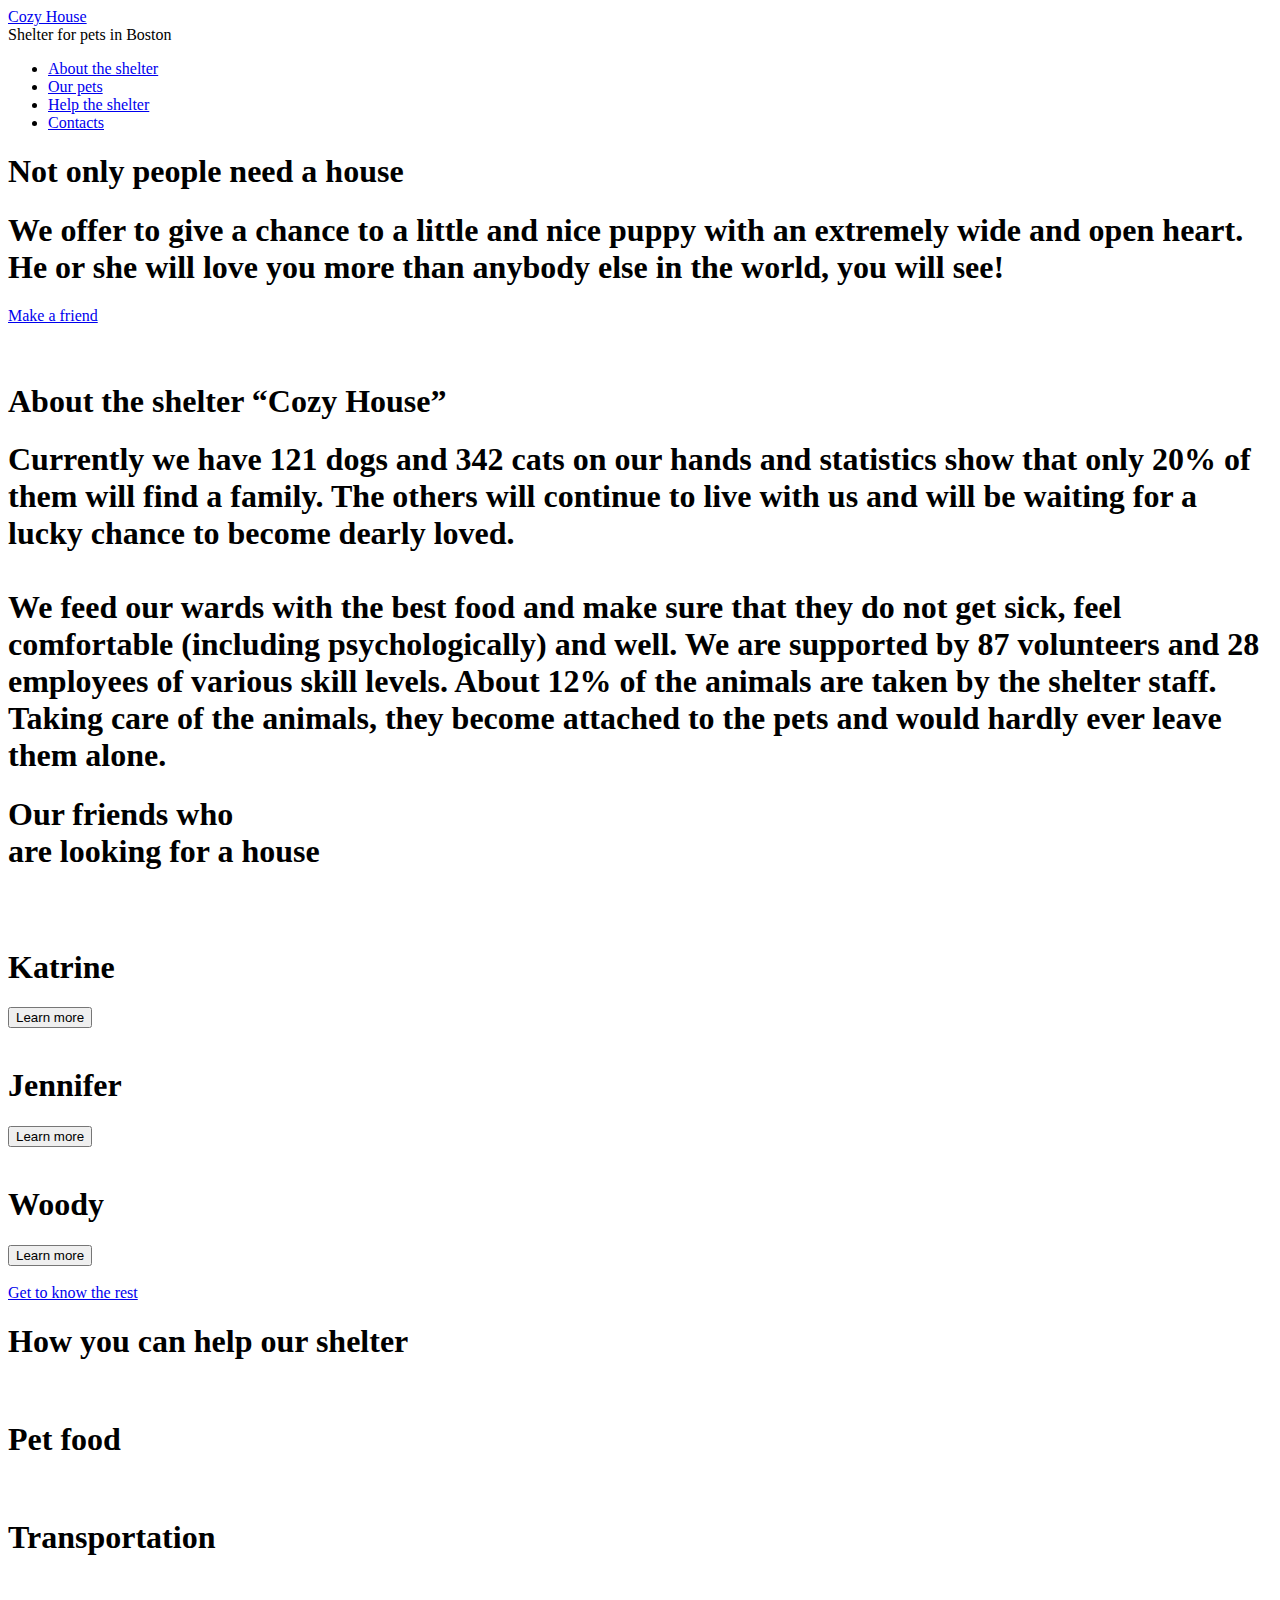
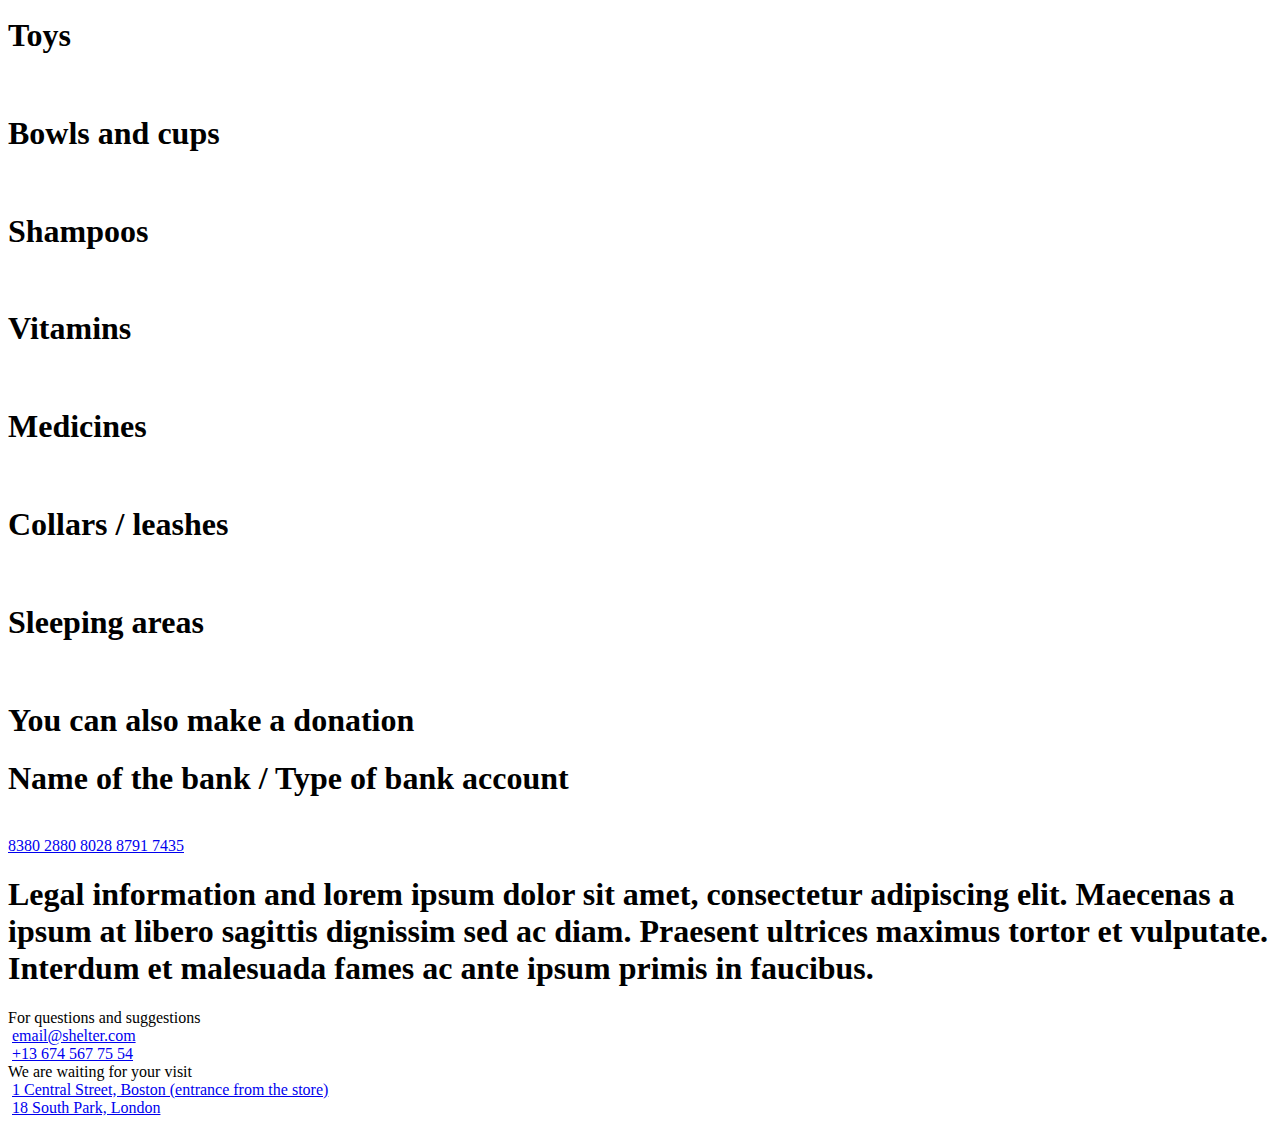
==== shelter/index.html @ 2d00bf69 "feat: created and field  index.html" ====
<!DOCTYPE html>
<html lang="en">

<head>
    <meta charset="UTF-8">
    <meta http-equiv="X-UA-Compatible" content="IE=edge">
    <meta name="viewport" content="width=device-width, initial-scale=1.0">
    <link rel="stylesheet" type="text/css" href="main/style/style.css">
    <link rel="shortcut icon" href="main/images/favicon.png" type="image/png">
    <title>Shelter</title>
</head>

<body>
    <div class="start_screen">
        <header>
            <div class="container">
                <div class="header_inner">
                    <div class="header_logo">
                        <div class="header_logo_title"><a href="#">Cozy House</a></div>
                        <div class="header_logo_subtitle">Shelter for pets in Boston</div>
                    </div>
                    <nav class="nav">
                        <ul>
                            <li><a href="#" class="active">About the shelter</a></li>
                            <li><a href="pets.html">Our pets</a></li>
                            <li><a href="#help">Help the shelter</a></li>
                            <li><a href="#contacts">Contacts</a></li>
                        </ul>
                    </nav>
                </div>
            </div>
        </header>

        <div class="container">
            <div class="not_only">
                <div class="not_only_content">
                    <h1 class="not_only_title">Not only people need a house</h1>
                    <h1 class="not_only_subtitle">We offer to give a chance to a little and nice puppy with an extremely
                        wide and open heart. He or she will love you more than anybody else in the world, you will see!
                    </h1>
                    <a href="#pets" class="not_only_btn btn" >Make a friend</a>
                </div>
                <img class="not_only_image" src="main/images/start-screen-puppy.png" alt="">
            </div>

        </div>
    </div>

    <!-- About Pets -->
    <div class="container">
        <div class="about_pets">
            <img src="main/images/about-pets.png" alt="" class="about_pets_image">
            <div class="about_pets_content">
                <h1 class="about_pets_title">About the shelter “Cozy House”</h1>
                <h1 class="about_pets_description">
                    Currently we have 121 dogs and 342 cats on our hands and statistics show that only 20% of them will
                    find a family. The others will continue to live with us and will be waiting for a lucky chance to
                    become dearly loved.
                    <br>
                    <br>
                    We feed our wards with the best food and make sure that they do not get sick, feel comfortable
                    (including psychologically) and well. We are supported by 87 volunteers and 28 employees of various
                    skill levels. About 12% of the animals are taken by the shelter staff. Taking care of the animals,
                    they become attached to the pets and would hardly ever leave them alone.
                </h1>
            </div>
        </div>
    </div>

    <!-- Pets -->
    <div class="pets" id="pets">
        <div class="container">
            <div class="pets_container">
                <h1 class="pets_title">Our friends who <br>
                    are looking for a house
                </h1>
                <div class="pets_slider">
                    <img class="slider_arrow_left" src="main/images/Arrow.svg" alt="">
                    <div class="pets_inner">
                        <div class="pets_item">
                            <img class="pets_item_img" src="main/images/pets-katrine.png" alt="">
                            <h1 class="pets_item_name">Katrine</h1>
                            <button class="pets_slider_btn">Learn more</button>
                        </div>
                        <div class="pets_item">
                            <img class="pets_item_img" src="main/images/pets-jennifer.png" alt="">
                            <h1 class="pets_item_name">Jennifer</h1>
                            <button class="pets_slider_btn">Learn more</button>
                        </div>
                        <div class="pets_item">
                            <img class="pets_item_img" src="main/images/pets-woody.png" alt="">
                            <h1 class="pets_item_name">Woody</h1>
                            <button class="pets_slider_btn">Learn more</button>
                        </div>
                    </div>
                    <img class="slider_arrow_right" src="main/images/Arrow.svg" alt="">
                </div>
                <a href="pets.html" class="pets_btn">Get to know the rest</a>
            </div>
        </div>
    </div>
    <!-- HELP -->
    <div class="help" id="help">
        <div class="container">
            <div class="help_container">
                <h1 class="help_title">How you can help our shelter</h1>
                <div class="help_inner">
                    <div class="help_item">
                        <img src="main/images/icon-pet-food.svg" alt="" class="help_item_img">
                        <h1 class="help_item_name">Pet food</h1>
                    </div>
                    <div class="help_item">
                        <img src="main/images/icon-transportation.svg" alt="" class="help_item_img">
                        <h1 class="help_item_name">Transportation</h1>
                    </div>
                    <div class="help_item">
                        <img src="main/images/icon-toys.svg" alt="" class="help_item_img">
                        <h1 class="help_item_name">Toys</h1>
                    </div>
                    <div class="help_item">
                        <img src="main/images/icon-bowls-and-cups.svg" alt="" class="help_item_img">
                        <h1 class="help_item_name">Bowls and cups</h1>
                    </div>
                    <div class="help_item">
                        <img src="main/images/icon-shampoos.svg" alt="" class="help_item_img">
                        <h1 class="help_item_name">Shampoos</h1>
                    </div>
                    <div class="help_item">
                        <img src="main/images/icon-vitamins.svg" alt="" class="help_item_img">
                        <h1 class="help_item_name">Vitamins</h1>
                    </div>
                    <div class="help_item">
                        <img src="main/images/icon-medicines.svg" alt="" class="help_item_img">
                        <h1 class="help_item_name">Medicines</h1>
                    </div>
                    <div class="help_item">
                        <img src="main/images/icon-collars-leashes.svg" alt="" class="help_item_img">
                        <h1 class="help_item_name">Collars / leashes</h1>
                    </div>
                    <div class="help_item">
                        <img src="main/images/icon-sleeping-area.svg" alt="" class="help_item_img">
                        <h1 class="help_item_name">Sleeping areas</h1>
                    </div>
                </div>
            </div>
        </div>
    </div>
    <!-- Donation -->
    <div class="addition">
        <div class="container">
            <div class="addition_inner">
                <img src="main/images/donation-dog.png" alt="" class="addition_inner_img">
                <div class="addition_info">
                    <h1 class="addition_info_title">You can also make a donation</h1>
                    <h1 class="addition_info_subtitle">Name of the bank / Type of bank account</h1>
                    <div class="addition_info_card">
                        <img src="main/images/credit-card.svg" alt="" class="card_img">
                        <div class="card_number"><a href="#">8380 2880 8028 8791 7435</a></div>
                    </div>
                    <h1 class="addition_info_desc">
                        Legal information and lorem ipsum dolor sit amet, consectetur adipiscing elit. Maecenas a ipsum
                        at libero sagittis dignissim sed ac diam. Praesent ultrices maximus tortor et vulputate.
                        Interdum et malesuada fames ac ante ipsum primis in faucibus.
                    </h1>
                </div>
            </div>
        </div>
    </div>
    <footer>
        <div class="container" id="contacts">
            <div class="footer_inner">
                <div class="footer_contacts">
                    <div class="contacts_title">For questions and suggestions</div>
                    <div class="contacts_info">
                        <img src="main/images/icon-email.svg" alt="">
                        <a href="https://mail.ru/" target="_blank">email@shelter.com</a>
                    </div>
                    <div class="contacts_info">
                        <img src="main/images/icon-phone.svg" alt="">
                        <a href="tel:+136745677554"> +13 674 567 75 54</a>
                    </div>
                </div>
                <div class="footer_contacts">
                    <div class="contacts_title">We are waiting for your visit</div>
                    <div class="contacts_info">
                        <img src="main/images/icon-marker.svg" alt="">
                        <a
                            href="https://www.google.com/maps/place/1+Central+St,+Boston,+MA+02109,+%D0%A1%D0%A8%D0%90/@42.3592056,-71.047386,14.73z/data=!4m5!3m4!1s0x89e370868bc2ce7b:0x82fa7db94f5fea9e!8m2!3d42.3585519!4d-71.0547263" target="_blank">1
                            Central Street, Boston (entrance from the
                            store)</a>
                    </div>
                    <div class="contacts_info">
                        <img src="main/images/icon-marker.svg" alt="">
                        <a
                            href="https://www.google.com/maps/place/South+Park+Court,+18+S+Park+Rd,+London+SW19+8TD,+%D0%92%D0%B5%D0%BB%D0%B8%D0%BA%D0%BE%D0%B1%D1%80%D0%B8%D1%82%D0%B0%D0%BD%D0%B8%D1%8F/@51.4167432,-0.2188043,13.53z/data=!4m6!3m5!1s0x487608baa7401b31:0x873a95ca58e122b2!8m2!3d51.4202192!4d-0.200152!16s%2Fg%2F11c1z48z8w" target="_blank">18
                            South Park, London </a>
                    </div>
                </div>
                <img src="main/images/footer-puppy.png" alt="" class="footer_img">
            </div>
        </div>
    </footer>
</body>

</html>
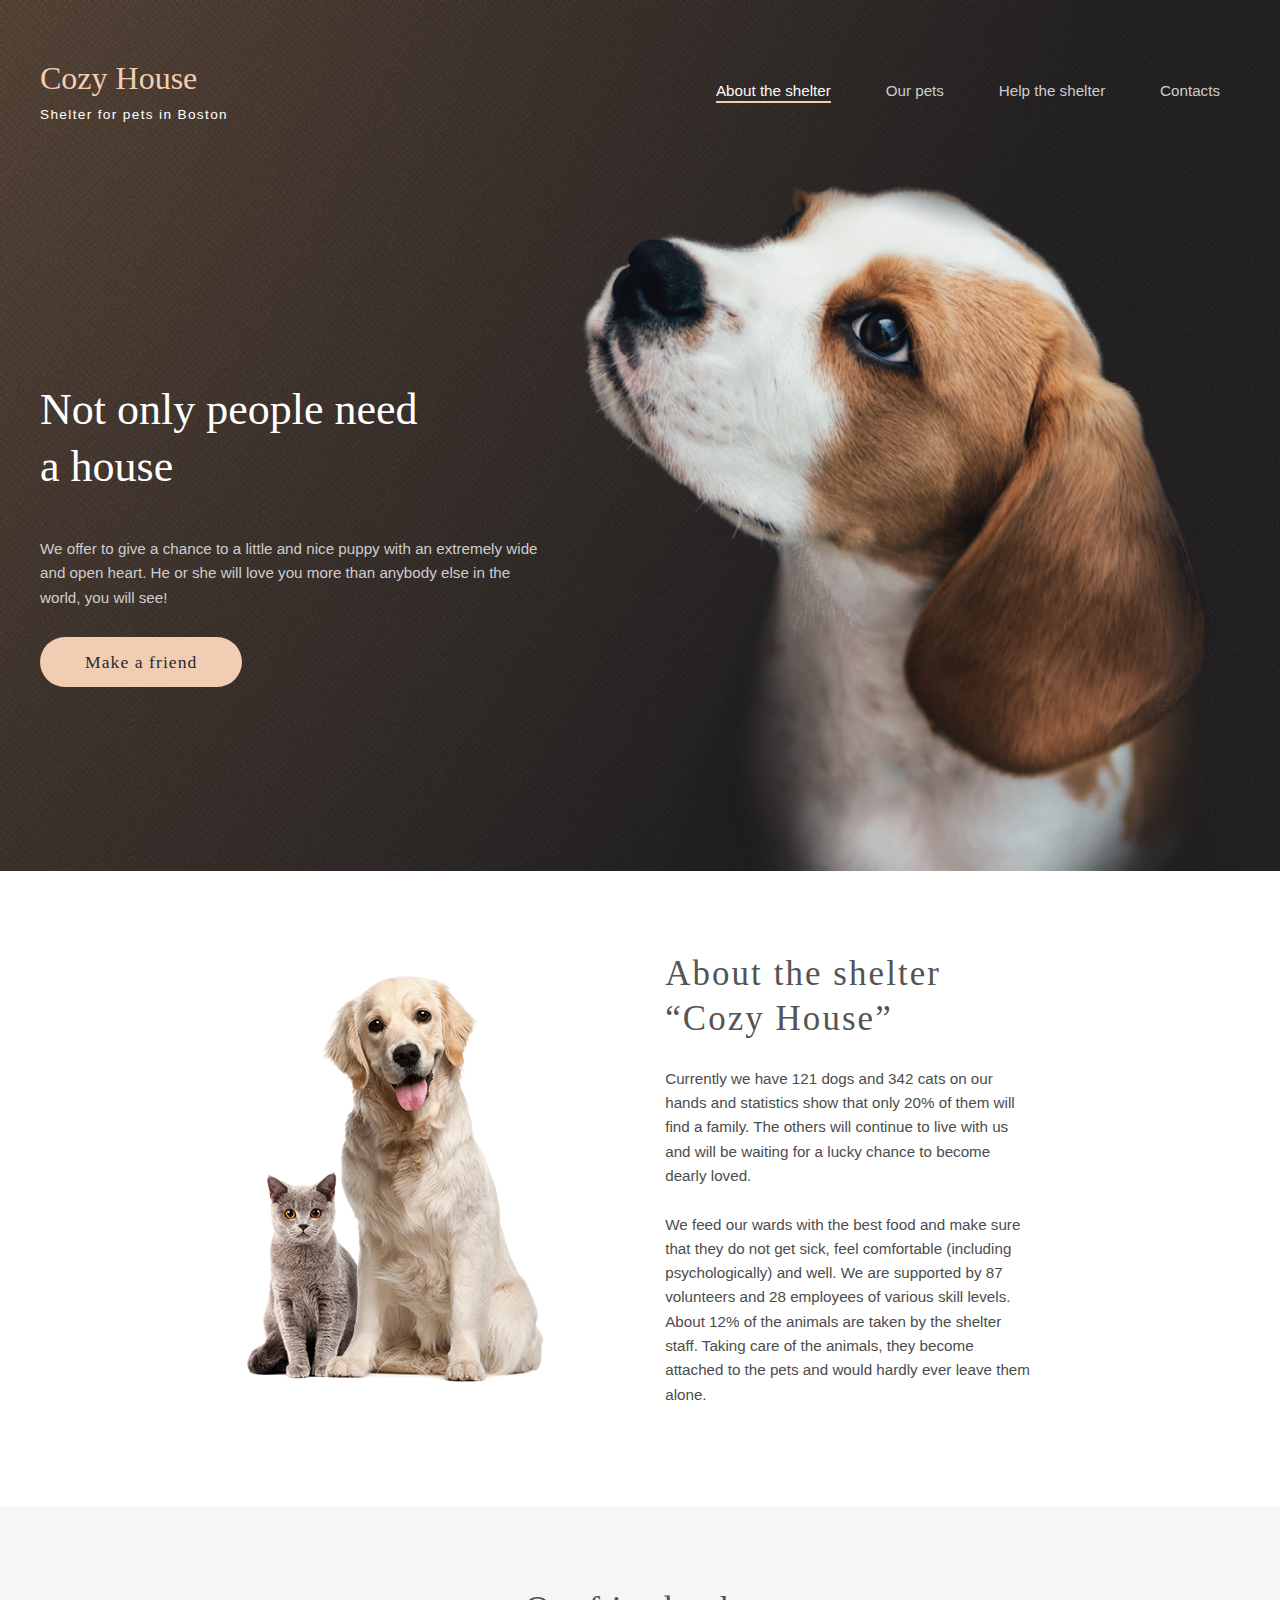
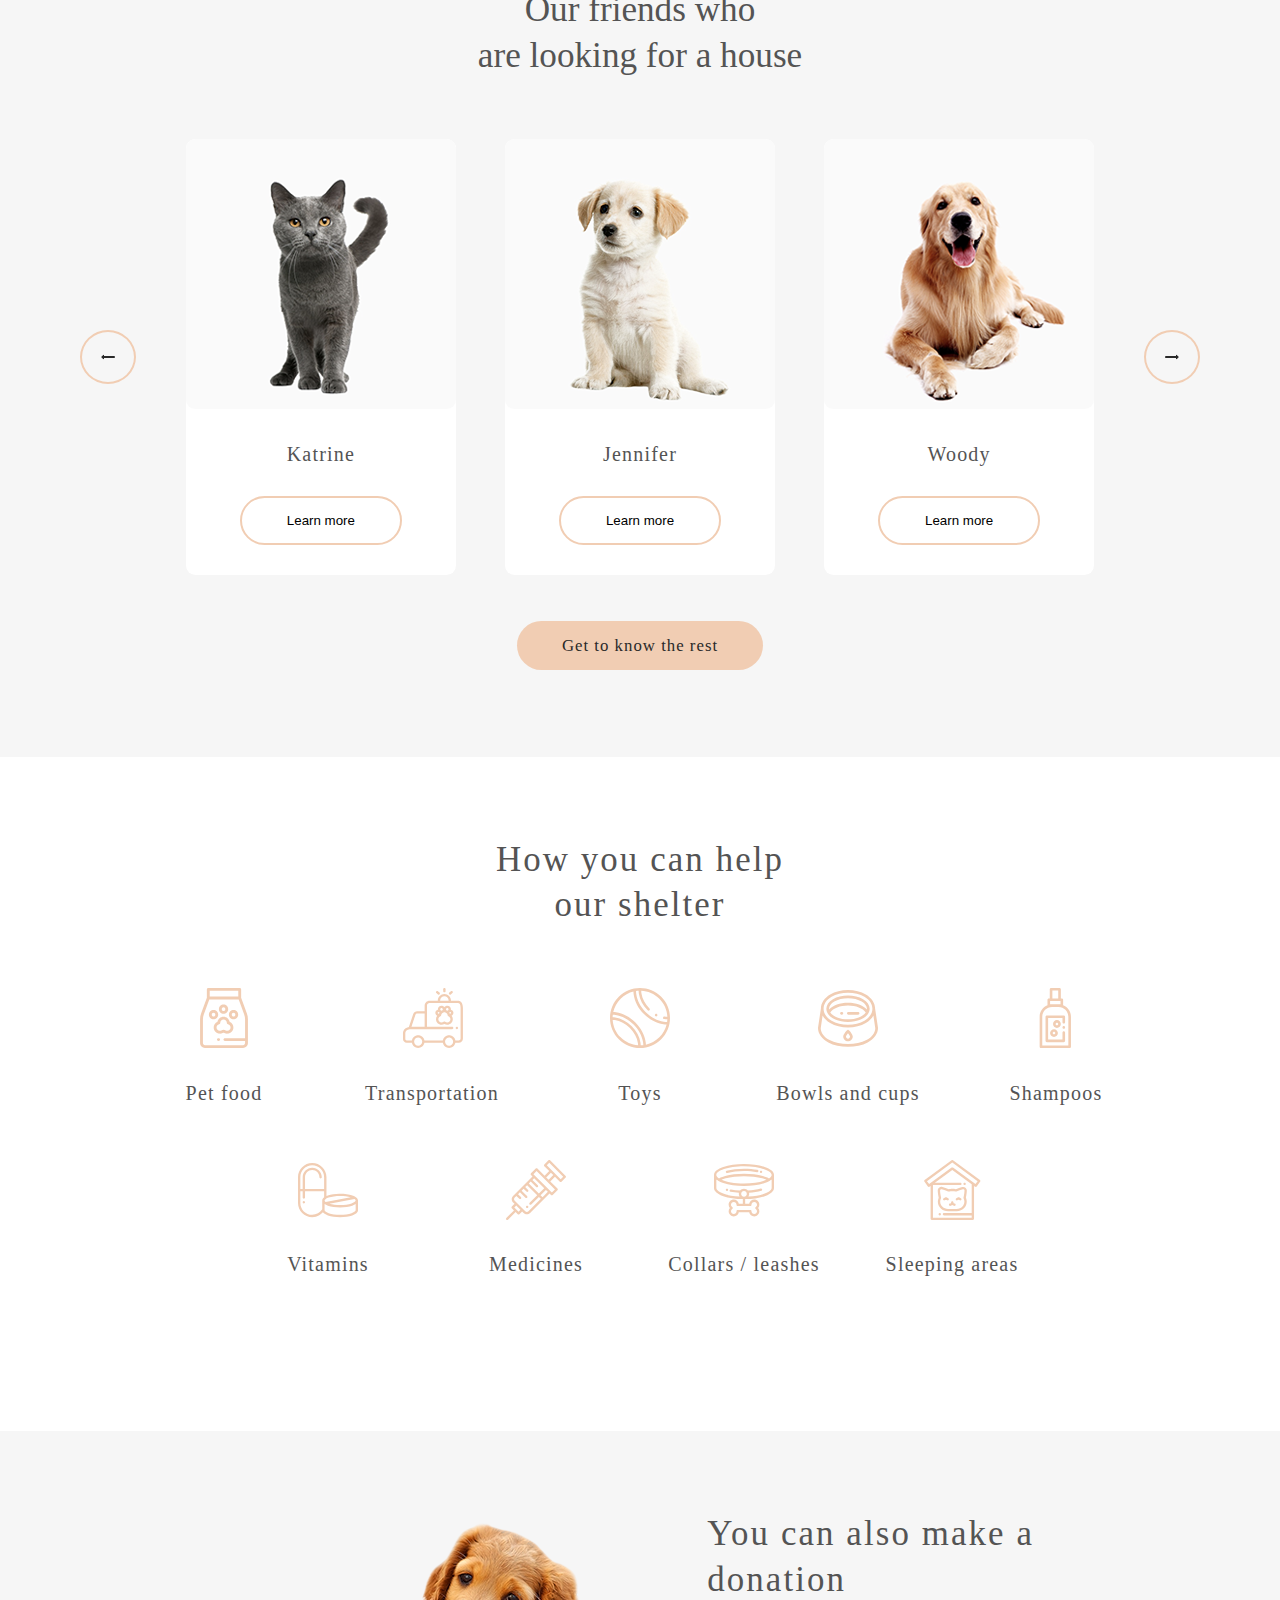
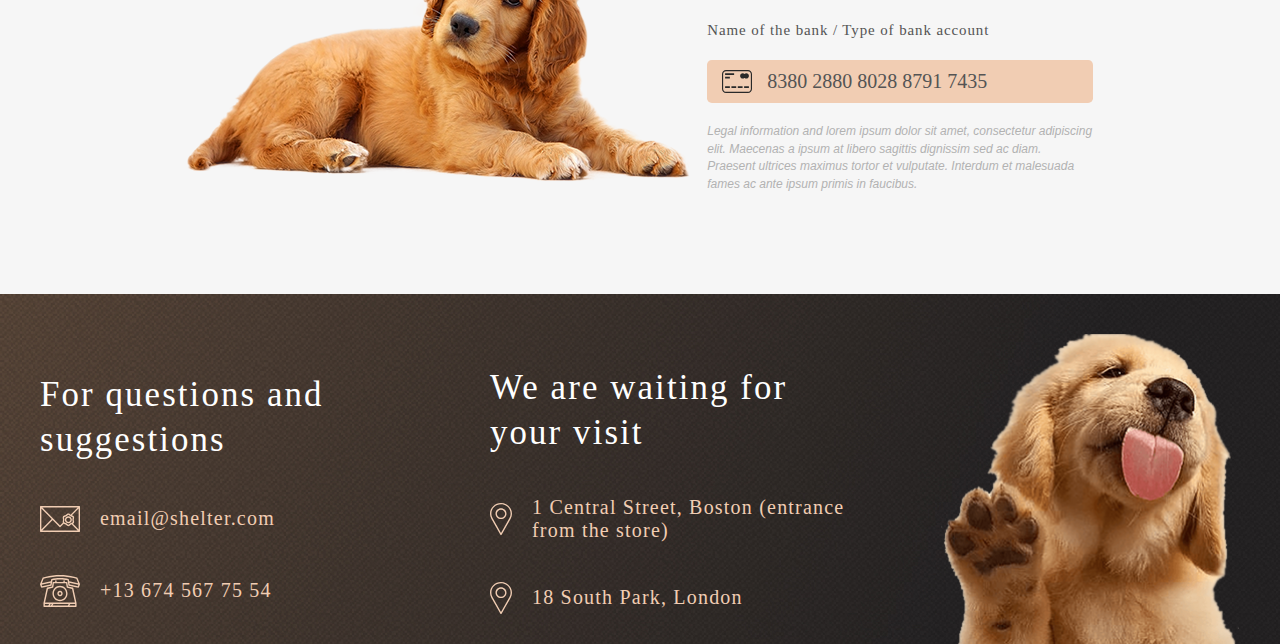
==== commit b17879c9: "feat: add mark" ====
--- a/shelter/index.html
+++ b/shelter/index.html
@@ -200,6 +200,7 @@
             </div>
         </div>
     </footer>
+    <script src="js.js"></script>
 </body>
 
 </html>--- a/shelter/main/style/style.css
+++ b/shelter/main/style/style.css
@@ -0,0 +1,445 @@
+html {
+    height: 100%;
+    scroll-behavior: smooth
+}
+
+body,
+h1,
+h2,
+h3,
+h4,
+h5,
+h6,
+p {
+    padding: 0;
+    margin: 0;
+    font-style: normal;
+    font-weight: 400
+}
+
+.container {
+    max-width: 1200px;
+    margin: 0 auto;
+    padding-left: 40px;
+    padding-right: 40px
+}
+
+.start_screen {
+    background-image: url('../images/start-screen-gradient-background.jpg');
+    background-size: cover
+}
+
+.header_inner {
+    display: flex;
+    font-style: normal;
+    font-weight: 400;
+    justify-content: space-between;
+    align-items: center;
+    padding: 60px 0
+}
+
+.header_inner .header_logo .header_logo_title {
+    margin-bottom: .65rem
+}
+
+.header_inner .header_logo .header_logo_title a {
+    font-family: 'Georgia';
+    font-size: 2rem;
+    color: #F1CDB3;
+    text-decoration: none
+}
+
+.header_inner .header_logo .header_logo_subtitle {
+    font-family: 'Arial';
+    font-size: .85rem;
+    line-height: .95rem;
+    color: #FFFFFF;
+    letter-spacing: .1em
+}
+
+.header_inner .nav ul {
+    display: flex
+}
+
+.header_inner .nav ul li {
+    list-style-type: none;
+    margin-right: 1.25rem
+}
+
+.header_inner .nav ul li a {
+    position: relative;
+    font-family: 'Arial';
+    font-size: .95rem;
+    line-height: 160%;
+    color: #CDCDCD;
+    text-decoration: none;
+    margin-left: 2.18rem
+}
+
+.header_inner .nav ul li a:hover {
+    color: #FAFAFA
+}
+
+.header_inner .nav ul li .active {
+    color: #FAFAFA
+}
+
+.header_inner .nav ul li .active:before {
+    content: "";
+    position: absolute;
+    bottom: -20%;
+    left: 0;
+    width: 100%;
+    height: .125rem;
+    background: #F1CDB3
+}
+
+.not_only {
+    display: flex;
+    align-items: center;
+    justify-content: space-between;
+    width: 100%
+}
+
+.not_only .not_only_content {
+    width: 42%
+}
+
+.not_only .not_only_content .not_only_title {
+    width: 80%;
+    font-family: 'Georgia';
+    font-size: 2.75rem;
+    line-height: 130%;
+    color: #FFFFFF;
+    margin-bottom: 2.6rem
+}
+
+.not_only .not_only_content .not_only_subtitle {
+    font-family: 'Arial';
+    font-size: .95rem;
+    line-height: 160%;
+    margin-bottom: 2.6rem;
+    color: #CDCDCD
+}
+
+.not_only .not_only_content .not_only_btn {
+    text-decoration: none;
+    color: #292929;
+    font-family: 'Georgia';
+    font-size: 1.1rem;
+    letter-spacing: .06em;
+    padding: 15px 45px;
+    border: none;
+    border-radius: 2.2rem;
+    background-color: #F1CDB3
+}
+
+.not_only .not_only_content .not_only_btn:hover {
+    background: #FDDCC4
+}
+
+.not_only .not_only_image {
+    height: auto;
+    width: 55%
+}
+
+@media (hover:hover) {
+    .btn:hover {
+        cursor: pointer
+    }
+}
+
+.about_pets {
+    display: flex;
+    align-items: center;
+    justify-content: center;
+    flex-wrap: wrap-reverse;
+    padding: 5rem 0 6.25rem 0
+}
+
+.about_pets .about_pets_content {
+    margin-left: 7.5rem;
+    width: 23.1rem
+}
+
+.about_pets .about_pets_content .about_pets_title {
+    font-family: 'Georgia';
+    font-size: 2.18rem;
+    line-height: 130%;
+    letter-spacing: .06em;
+    color: #545454;
+    margin-bottom: 25px
+}
+
+.about_pets .about_pets_content .about_pets_description {
+    font-family: 'Arial';
+    font-size: .95rem;
+    line-height: 160%;
+    color: #4C4C4C
+}
+
+.pets {
+    background: #F6F6F6
+}
+
+.pets_container {
+    text-align: center;
+    padding: 5rem 2.5rem 6.25rem 2.5rem
+}
+
+.pets_container .pets_title {
+    width: 26rem;
+    display: inline-block;
+    font-family: 'Georgia';
+    font-size: 2.2rem;
+    line-height: 130%;
+    text-align: center;
+    color: #545454;
+    margin-bottom: 3.75rem
+}
+
+.pets_container .pets_slider {
+    display: flex;
+    align-items: center;
+    justify-content: space-between;
+    width: 100%;
+    margin-bottom: 3.75rem
+}
+
+.pets_container .pets_slider .slider_arrow_left,
+.pets_container .pets_slider .slider_arrow_right {
+    padding: 1.375rem 1.188rem;
+    border-radius: 50%;
+    border: 2px #F1CDB3 solid;
+    cursor: pointer;
+    transition: background .2s
+}
+
+.pets_container .pets_slider .slider_arrow_left:hover,
+.pets_container .pets_slider .slider_arrow_right:hover {
+    background: #F1CDB3
+}
+
+.pets_container .pets_slider .slider_arrow_left {
+    margin-right: 3.12rem
+}
+
+.pets_container .pets_slider .slider_arrow_right {
+    transform: rotate(180deg);
+    margin-left: 3.12rem
+}
+
+.pets_container .pets_slider .pets_inner {
+    display: flex;
+    justify-content: space-between;
+    width: 100%
+}
+
+.pets_container .pets_slider .pets_inner .pets_item {
+    background: #ffffff;
+    padding-bottom: 1.87rem;
+    border-radius: .6em
+}
+
+.pets_container .pets_slider .pets_inner .pets_item .pets_item_img {
+    margin-bottom: 1.87rem;
+    border-radius: .6em
+}
+
+.pets_container .pets_slider .pets_inner .pets_item .pets_item_name {
+    font-family: 'Georgia';
+    font-size: 1.25rem;
+    line-height: 1.5rem;
+    text-align: center;
+    letter-spacing: .06em;
+    color: #545454;
+    margin-bottom: 1.87rem
+}
+
+.pets_container .pets_slider .pets_inner .pets_item .pets_slider_btn {
+    padding: 15px 45px;
+    border: 2px #F1CDB3 solid;
+    border-radius: 2.2rem;
+    background: #fff;
+    transition: .2s;
+    cursor: pointer
+}
+
+.pets_container .pets_slider .pets_inner .pets_item:hover {
+    cursor: pointer
+}
+
+.pets_container .pets_slider .pets_inner .pets_item:hover .pets_slider_btn {
+    border-color: #FDDCC4;
+    background: #FDDCC4
+}
+
+.pets_container .pets_btn {
+    text-decoration: none;
+    color: #292929;
+    font-family: 'Georgia';
+    font-size: 1.05rem;
+    line-height: 130%;
+    letter-spacing: .06em;
+    padding: 15px 45px;
+    border: none;
+    background: #F1CDB3;
+    border-radius: 2.2rem;
+    transition: background .2s;
+    cursor: pointer
+}
+
+.pets_container .pets_btn:hover {
+    background: #FDDCC4
+}
+
+.help_container {
+    text-align: center;
+    padding: 5rem 2.5rem 6.25rem
+}
+
+.help_container .help_title {
+    display: inline-block;
+    width: 26%;
+    font-family: 'Georgia';
+    font-weight: 400;
+    font-size: 2.18rem;
+    line-height: 130%;
+    letter-spacing: .06em;
+    color: #545454;
+    margin-bottom: 3.75rem
+}
+
+.help_container .help_inner {
+    display: flex;
+    justify-content: center;
+    align-items: center;
+    flex-wrap: wrap
+}
+
+.help_container .help_inner .help_item {
+    text-align: center;
+    margin-bottom: 3.43rem;
+    width: 13rem
+}
+
+.help_container .help_inner .help_item .help_item_img {
+    margin-bottom: 1.87rem
+}
+
+.help_container .help_inner .help_item .help_item_name {
+    font-family: 'Georgia';
+    font-weight: 400;
+    font-size: 1.25rem;
+    line-height: 115%;
+    letter-spacing: .06em;
+    color: #545454
+}
+
+.addition {
+    background: #F6F6F6
+}
+
+.addition .addition_inner {
+    display: flex;
+    justify-content: center;
+    align-items: center;
+    padding: 5rem 1rem 6.25rem
+}
+
+.addition .addition_inner .addition_inner_img {
+    margin-right: .93rem
+}
+
+.addition .addition_inner .addition_info {
+    width: 33%
+}
+
+.addition .addition_inner .addition_info .addition_info_title {
+    font-family: 'Georgia';
+    font-size: 2.18rem;
+    line-height: 130%;
+    letter-spacing: .06em;
+    color: #545454;
+    margin-bottom: 1.21rem
+}
+
+.addition .addition_inner .addition_info .addition_info_subtitle {
+    font-family: 'Georgia';
+    font-size: .935rem;
+    line-height: 130%;
+    letter-spacing: .06em;
+    color: #545454;
+    margin-bottom: 1.21rem
+}
+
+.addition .addition_inner .addition_info .addition_info_card {
+    display: flex;
+    align-items: center;
+    background: #F1CDB3;
+    border-radius: .3rem;
+    padding: .625rem .935rem;
+    margin-bottom: 1.21rem
+}
+
+.addition .addition_inner .addition_info .addition_info_card .card_img {
+    margin-right: .935rem
+}
+
+.addition .addition_inner .addition_info .addition_info_card .card_number a {
+    text-decoration: none;
+    font-family: 'Georgia';
+    font-size: 1.25rem;
+    color: #545454
+}
+
+.addition .addition_inner .addition_info .addition_info_desc {
+    font-family: 'Arial';
+    font-style: italic;
+    line-height: 1.12rem;
+    font-size: .75rem;
+    color: #B2B2B2
+}
+
+footer {
+    background-image: url('../images/start-screen-gradient-background.jpg');
+    background-size: cover
+}
+
+footer .footer_inner {
+    display: flex;
+    justify-content: space-between;
+    align-items: center;
+    padding-top: 2.5rem
+}
+
+footer .footer_inner .footer_contacts {
+    width: 30%
+}
+
+footer .footer_inner .footer_contacts .contacts_title {
+    font-family: 'Georgia';
+    font-size: 2.18rem;
+    line-height: 130%;
+    letter-spacing: .06em;
+    color: #FFFFFF
+}
+
+footer .footer_inner .footer_contacts .contacts_info {
+    display: flex;
+    align-items: center;
+    margin-top: 2.5rem
+}
+
+footer .footer_inner .footer_contacts .contacts_info img {
+    margin-right: 1.25rem
+}
+
+footer .footer_inner .footer_contacts .contacts_info a {
+    font-family: 'Georgia';
+    font-size: 1.25rem;
+    line-height: 115%;
+    letter-spacing: .06em;
+    text-decoration: none;
+    color: #F1CDB3
+}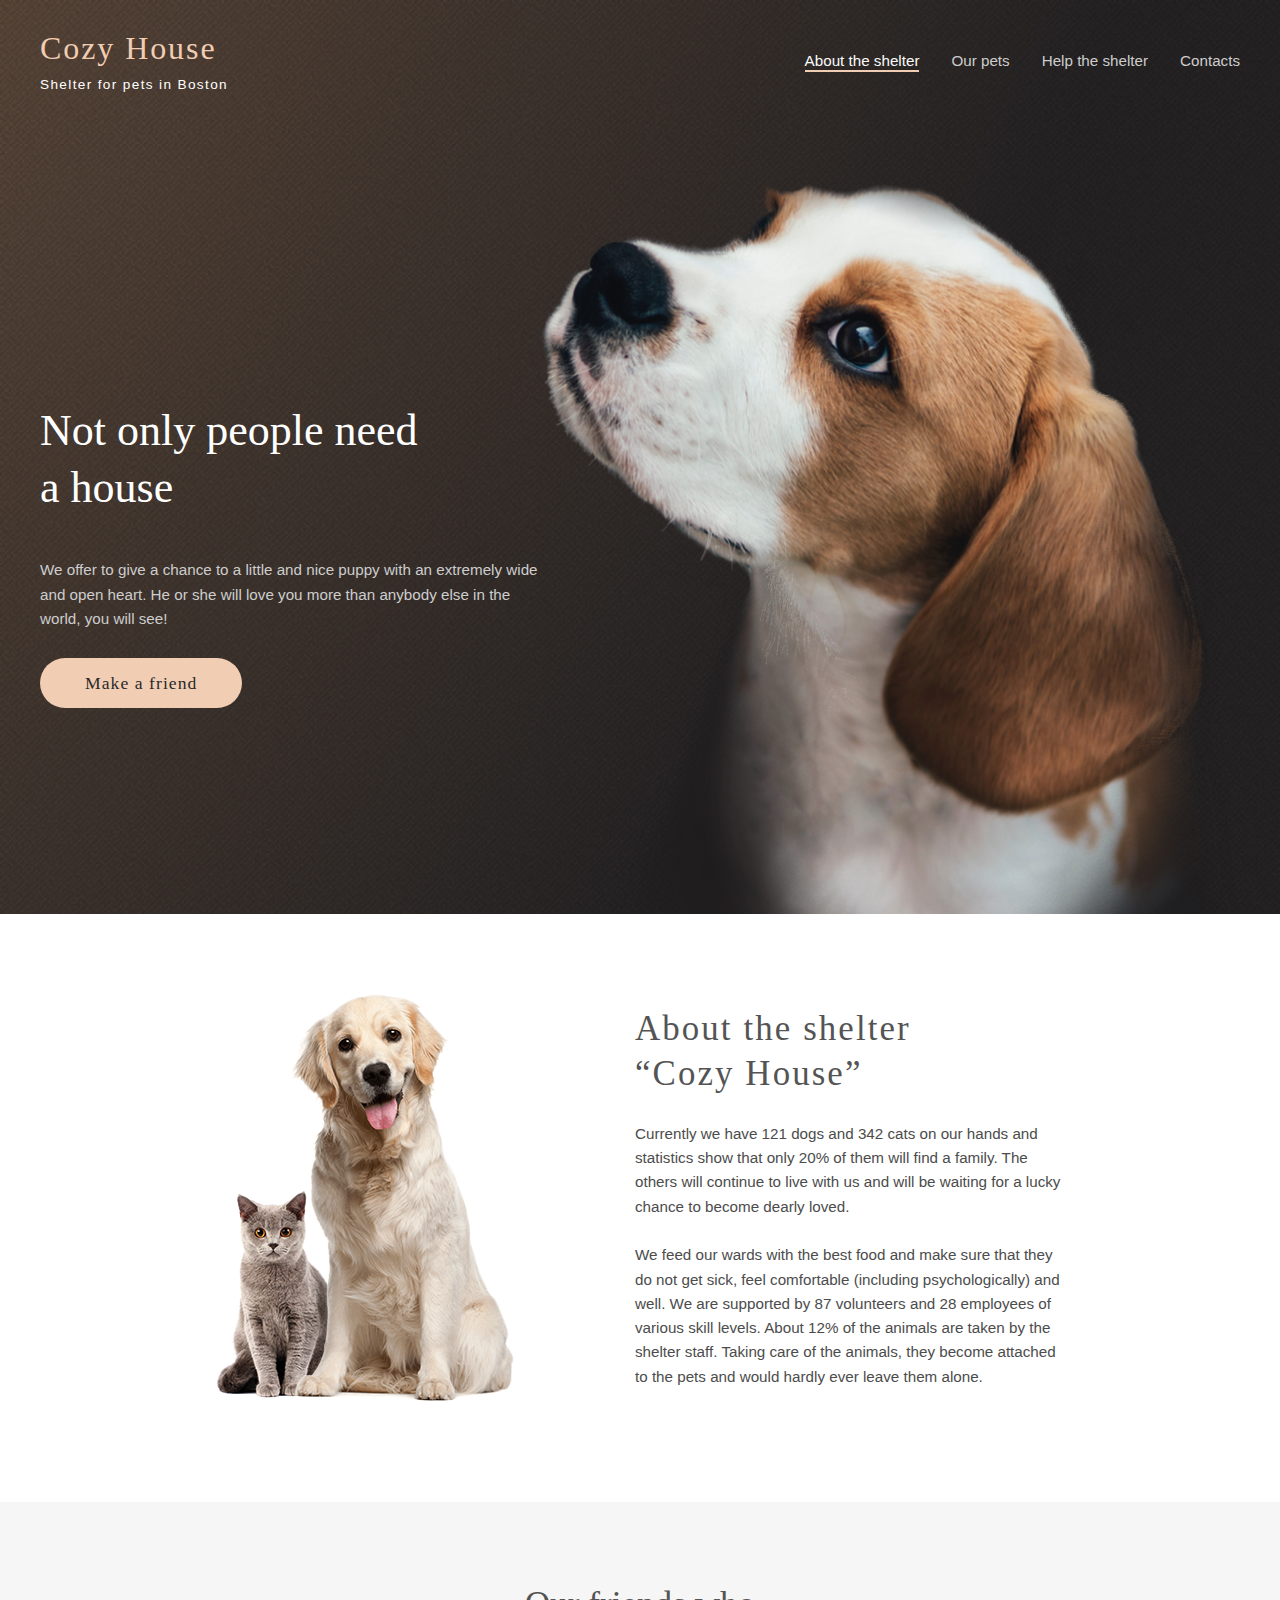
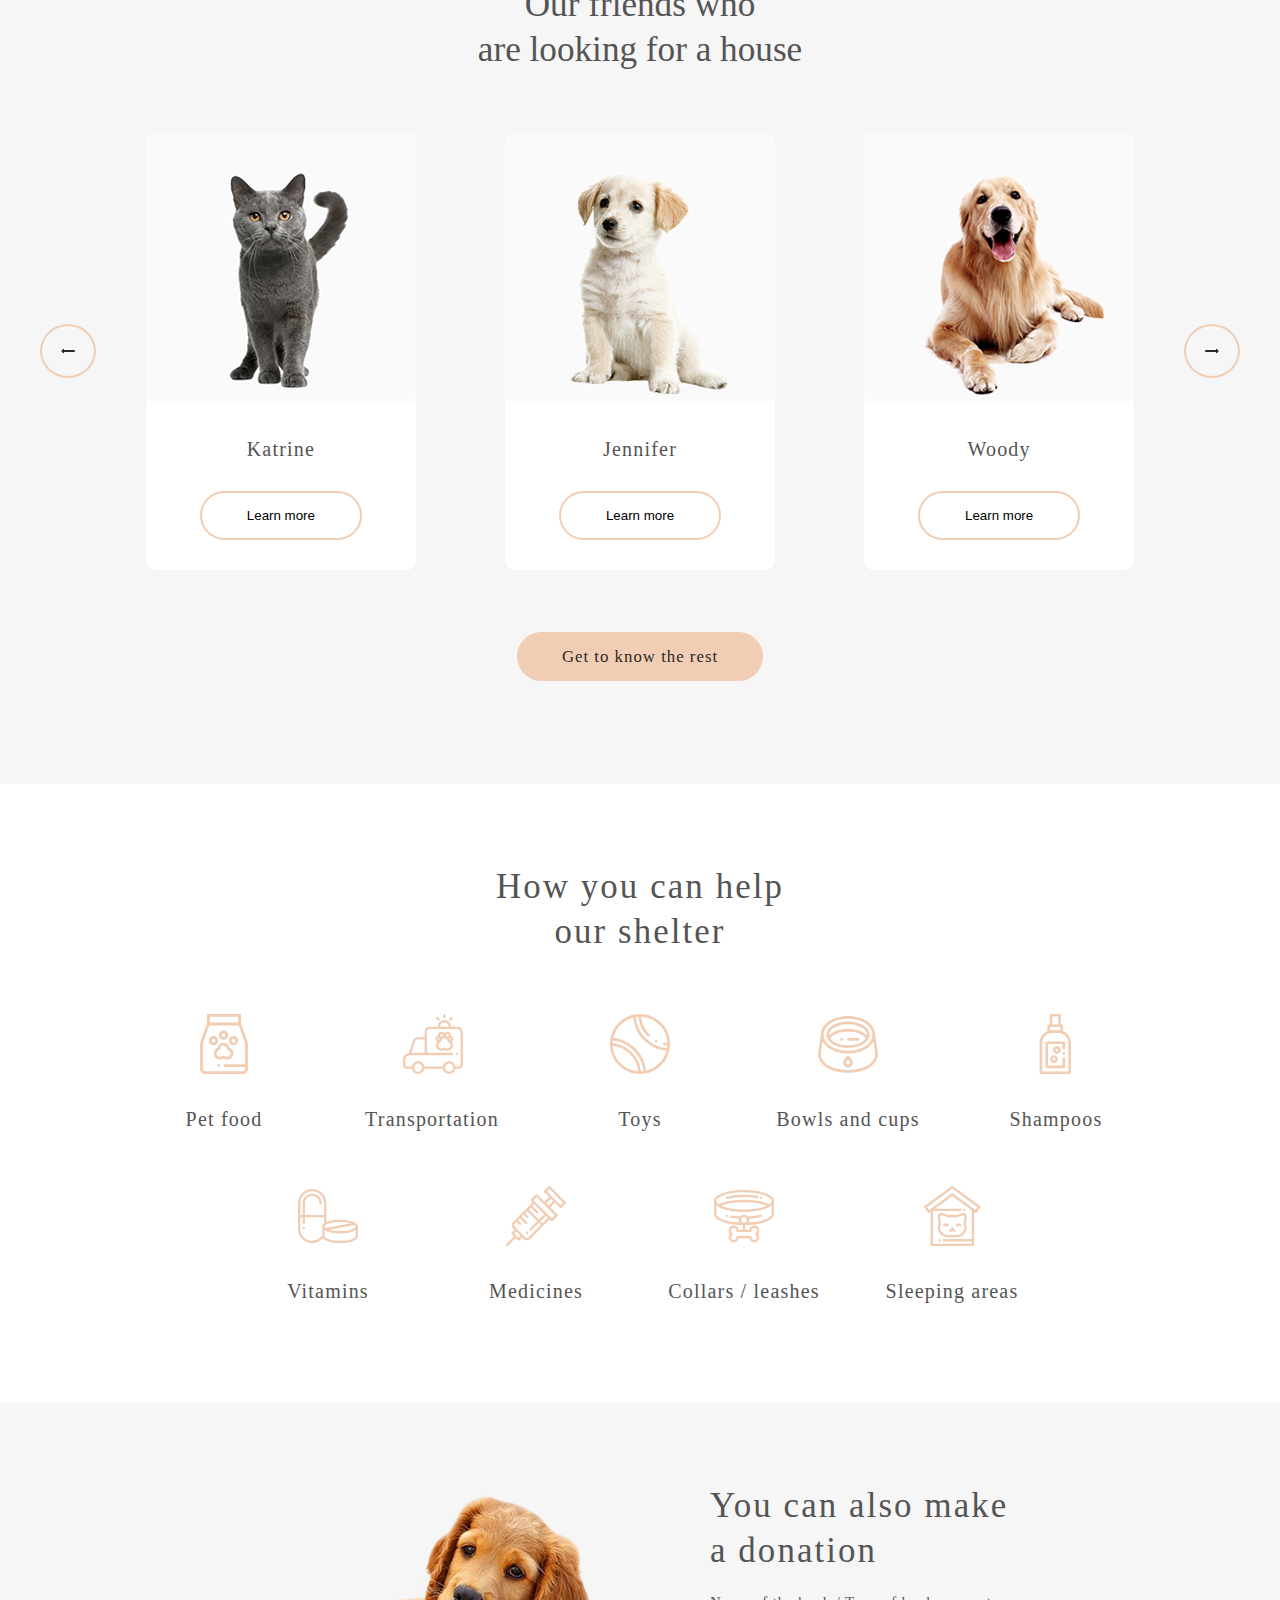
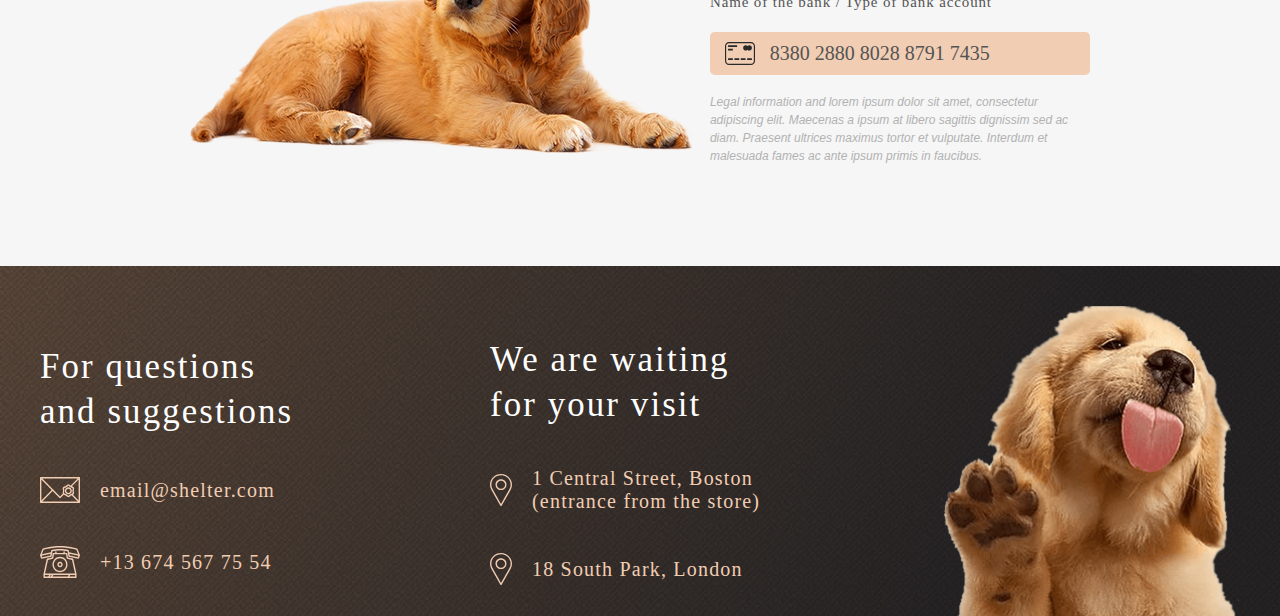
==== commit 0c615d32: "feat: update css" ====
--- a/shelter/index.html
+++ b/shelter/index.html
@@ -35,10 +35,10 @@
             <div class="not_only">
                 <div class="not_only_content">
                     <h1 class="not_only_title">Not only people need a house</h1>
-                    <h1 class="not_only_subtitle">We offer to give a chance to a little and nice puppy with an extremely
+                    <h2 class="not_only_subtitle">We offer to give a chance to a little and nice puppy with an extremely
                         wide and open heart. He or she will love you more than anybody else in the world, you will see!
-                    </h1>
-                    <a href="#pets" class="not_only_btn btn" >Make a friend</a>
+                    </h2>
+                    <a href="#pets" class="not_only_btn btn">Make a friend</a>
                 </div>
                 <img class="not_only_image" src="main/images/start-screen-puppy.png" alt="">
             </div>
@@ -47,49 +47,54 @@
     </div>
 
     <!-- About Pets -->
-    <div class="container">
-        <div class="about_pets">
-            <img src="main/images/about-pets.png" alt="" class="about_pets_image">
-            <div class="about_pets_content">
-                <h1 class="about_pets_title">About the shelter “Cozy House”</h1>
-                <h1 class="about_pets_description">
-                    Currently we have 121 dogs and 342 cats on our hands and statistics show that only 20% of them will
-                    find a family. The others will continue to live with us and will be waiting for a lucky chance to
-                    become dearly loved.
-                    <br>
-                    <br>
-                    We feed our wards with the best food and make sure that they do not get sick, feel comfortable
-                    (including psychologically) and well. We are supported by 87 volunteers and 28 employees of various
-                    skill levels. About 12% of the animals are taken by the shelter staff. Taking care of the animals,
-                    they become attached to the pets and would hardly ever leave them alone.
-                </h1>
-            </div>
-        </div>
-    </div>
-
+    <div class="about">
+        <div class="container">
+            <div class="about_pets">
+                <img src="main/images/about-pets.png" alt="" class="about_pets_image">
+                <div class="about_pets_content">
+                    <h2 class="about_pets_title">About the shelter <br> “Cozy House”</h2>
+                    <h2 class="about_pets_description">
+                        Currently we have 121 dogs and 342 cats on our hands and statistics show that only 20% of them
+                        will
+                        find a family. The others will continue to live with us and will be waiting for a lucky chance
+                        to
+                        become dearly loved.
+                        <br>
+                        <br>
+                        We feed our wards with the best food and make sure that they do not get sick, feel comfortable
+                        (including psychologically) and well. We are supported by 87 volunteers and 28 employees of
+                        various
+                        skill levels. About 12% of the animals are taken by the shelter staff. Taking care of the
+                        animals,
+                        they become attached to the pets and would hardly ever leave them alone.
+                    </h2>
+                </div>
+            </div>
+        </div>
+    </div>
     <!-- Pets -->
     <div class="pets" id="pets">
         <div class="container">
             <div class="pets_container">
-                <h1 class="pets_title">Our friends who <br>
+                <h2 class="pets_title">Our friends who <br>
                     are looking for a house
-                </h1>
+                </h2>
                 <div class="pets_slider">
                     <img class="slider_arrow_left" src="main/images/Arrow.svg" alt="">
                     <div class="pets_inner">
                         <div class="pets_item">
                             <img class="pets_item_img" src="main/images/pets-katrine.png" alt="">
-                            <h1 class="pets_item_name">Katrine</h1>
+                            <h2 class="pets_item_name">Katrine</h2>
                             <button class="pets_slider_btn">Learn more</button>
                         </div>
                         <div class="pets_item">
                             <img class="pets_item_img" src="main/images/pets-jennifer.png" alt="">
-                            <h1 class="pets_item_name">Jennifer</h1>
+                            <h2 class="pets_item_name">Jennifer</h2>
                             <button class="pets_slider_btn">Learn more</button>
                         </div>
                         <div class="pets_item">
                             <img class="pets_item_img" src="main/images/pets-woody.png" alt="">
-                            <h1 class="pets_item_name">Woody</h1>
+                            <h2 class="pets_item_name">Woody</h2>
                             <button class="pets_slider_btn">Learn more</button>
                         </div>
                     </div>
@@ -103,43 +108,43 @@
     <div class="help" id="help">
         <div class="container">
             <div class="help_container">
-                <h1 class="help_title">How you can help our shelter</h1>
+                <h2 class="help_title">How you can help our shelter</h2>
                 <div class="help_inner">
                     <div class="help_item">
                         <img src="main/images/icon-pet-food.svg" alt="" class="help_item_img">
-                        <h1 class="help_item_name">Pet food</h1>
+                        <h2 class="help_item_name">Pet food</h2>
                     </div>
                     <div class="help_item">
                         <img src="main/images/icon-transportation.svg" alt="" class="help_item_img">
-                        <h1 class="help_item_name">Transportation</h1>
+                        <h2 class="help_item_name">Transportation</h2>
                     </div>
                     <div class="help_item">
                         <img src="main/images/icon-toys.svg" alt="" class="help_item_img">
-                        <h1 class="help_item_name">Toys</h1>
+                        <h2 class="help_item_name">Toys</h2>
                     </div>
                     <div class="help_item">
                         <img src="main/images/icon-bowls-and-cups.svg" alt="" class="help_item_img">
-                        <h1 class="help_item_name">Bowls and cups</h1>
+                        <h2 class="help_item_name">Bowls and cups</h2>
                     </div>
                     <div class="help_item">
                         <img src="main/images/icon-shampoos.svg" alt="" class="help_item_img">
-                        <h1 class="help_item_name">Shampoos</h1>
+                        <h2 class="help_item_name">Shampoos</h2>
                     </div>
                     <div class="help_item">
                         <img src="main/images/icon-vitamins.svg" alt="" class="help_item_img">
-                        <h1 class="help_item_name">Vitamins</h1>
+                        <h2 class="help_item_name">Vitamins</h2>
                     </div>
                     <div class="help_item">
                         <img src="main/images/icon-medicines.svg" alt="" class="help_item_img">
-                        <h1 class="help_item_name">Medicines</h1>
+                        <h2 class="help_item_name">Medicines</h2>
                     </div>
                     <div class="help_item">
                         <img src="main/images/icon-collars-leashes.svg" alt="" class="help_item_img">
-                        <h1 class="help_item_name">Collars / leashes</h1>
+                        <h2 class="help_item_name">Collars / leashes</h2>
                     </div>
                     <div class="help_item">
                         <img src="main/images/icon-sleeping-area.svg" alt="" class="help_item_img">
-                        <h1 class="help_item_name">Sleeping areas</h1>
+                        <h2 class="help_item_name">Sleeping areas</h2>
                     </div>
                 </div>
             </div>
@@ -151,17 +156,17 @@
             <div class="addition_inner">
                 <img src="main/images/donation-dog.png" alt="" class="addition_inner_img">
                 <div class="addition_info">
-                    <h1 class="addition_info_title">You can also make a donation</h1>
-                    <h1 class="addition_info_subtitle">Name of the bank / Type of bank account</h1>
+                    <h2 class="addition_info_title">You can also make a donation</h2>
+                    <h2 class="addition_info_subtitle">Name of the bank / Type of bank account</h2>
                     <div class="addition_info_card">
                         <img src="main/images/credit-card.svg" alt="" class="card_img">
                         <div class="card_number"><a href="#">8380 2880 8028 8791 7435</a></div>
                     </div>
-                    <h1 class="addition_info_desc">
+                    <h2 class="addition_info_desc">
                         Legal information and lorem ipsum dolor sit amet, consectetur adipiscing elit. Maecenas a ipsum
                         at libero sagittis dignissim sed ac diam. Praesent ultrices maximus tortor et vulputate.
                         Interdum et malesuada fames ac ante ipsum primis in faucibus.
-                    </h1>
+                    </h2>
                 </div>
             </div>
         </div>
@@ -184,15 +189,15 @@
                     <div class="contacts_title">We are waiting for your visit</div>
                     <div class="contacts_info">
                         <img src="main/images/icon-marker.svg" alt="">
-                        <a
-                            href="https://www.google.com/maps/place/1+Central+St,+Boston,+MA+02109,+%D0%A1%D0%A8%D0%90/@42.3592056,-71.047386,14.73z/data=!4m5!3m4!1s0x89e370868bc2ce7b:0x82fa7db94f5fea9e!8m2!3d42.3585519!4d-71.0547263" target="_blank">1
+                        <a href="https://www.google.com/maps/place/1+Central+St,+Boston,+MA+02109,+%D0%A1%D0%A8%D0%90/@42.3592056,-71.047386,14.73z/data=!4m5!3m4!1s0x89e370868bc2ce7b:0x82fa7db94f5fea9e!8m2!3d42.3585519!4d-71.0547263"
+                            target="_blank">1
                             Central Street, Boston (entrance from the
                             store)</a>
                     </div>
                     <div class="contacts_info">
                         <img src="main/images/icon-marker.svg" alt="">
-                        <a
-                            href="https://www.google.com/maps/place/South+Park+Court,+18+S+Park+Rd,+London+SW19+8TD,+%D0%92%D0%B5%D0%BB%D0%B8%D0%BA%D0%BE%D0%B1%D1%80%D0%B8%D1%82%D0%B0%D0%BD%D0%B8%D1%8F/@51.4167432,-0.2188043,13.53z/data=!4m6!3m5!1s0x487608baa7401b31:0x873a95ca58e122b2!8m2!3d51.4202192!4d-0.200152!16s%2Fg%2F11c1z48z8w" target="_blank">18
+                        <a href="https://www.google.com/maps/place/South+Park+Court,+18+S+Park+Rd,+London+SW19+8TD,+%D0%92%D0%B5%D0%BB%D0%B8%D0%BA%D0%BE%D0%B1%D1%80%D0%B8%D1%82%D0%B0%D0%BD%D0%B8%D1%8F/@51.4167432,-0.2188043,13.53z/data=!4m6!3m5!1s0x487608baa7401b31:0x873a95ca58e122b2!8m2!3d51.4202192!4d-0.200152!16s%2Fg%2F11c1z48z8w"
+                            target="_blank">18
                             South Park, London </a>
                     </div>
                 </div>
--- a/shelter/main/style/style.css
+++ b/shelter/main/style/style.css
@@ -1,7 +1,12 @@
+/* MAIN */
+
 html {
     height: 100%;
-    scroll-behavior: smooth
-}
+    scroll-behavior: smooth;
+
+    
+}
+
 
 body,
 h1,
@@ -21,12 +26,19 @@
     max-width: 1200px;
     margin: 0 auto;
     padding-left: 40px;
-    padding-right: 40px
+    padding-right: 40px;
+    
+}
+@media (max-width:769px){
+    .container {
+        padding: 0px 30px;
+    }
 }
 
 .start_screen {
     background-image: url('../images/start-screen-gradient-background.jpg');
-    background-size: cover
+    background-size: cover;
+    padding-top: 1.87rem;
 }
 
 .header_inner {
@@ -35,7 +47,6 @@
     font-weight: 400;
     justify-content: space-between;
     align-items: center;
-    padding: 60px 0
 }
 
 .header_inner .header_logo .header_logo_title {
@@ -46,8 +57,10 @@
     font-family: 'Georgia';
     font-size: 2rem;
     color: #F1CDB3;
-    text-decoration: none
-}
+    letter-spacing: 0.06em;
+    text-decoration: none;
+}
+
 
 .header_inner .header_logo .header_logo_subtitle {
     font-family: 'Arial';
@@ -58,12 +71,12 @@
 }
 
 .header_inner .nav ul {
-    display: flex
+    display: flex;
+    padding: 0;
 }
 
 .header_inner .nav ul li {
     list-style-type: none;
-    margin-right: 1.25rem
 }
 
 .header_inner .nav ul li a {
@@ -73,9 +86,15 @@
     line-height: 160%;
     color: #CDCDCD;
     text-decoration: none;
-    margin-left: 2.18rem
-}
-
+    margin-left: 2rem;
+}
+
+@media (max-width:769px){
+    .header_inner .nav ul li a {
+        margin-left: 35px;
+    }
+}
+    
 .header_inner .nav ul li a:hover {
     color: #FAFAFA
 }
@@ -98,7 +117,8 @@
     display: flex;
     align-items: center;
     justify-content: space-between;
-    width: 100%
+    width: 100%;
+    margin-top: 5.62rem;
 }
 
 .not_only .not_only_content {
@@ -140,7 +160,7 @@
 
 .not_only .not_only_image {
     height: auto;
-    width: 55%
+    width: 59%
 }
 
 @media (hover:hover) {
@@ -149,17 +169,20 @@
     }
 }
 
+.about {
+    padding: 5rem 0 6.25rem 0;
+}
+
 .about_pets {
     display: flex;
     align-items: center;
     justify-content: center;
     flex-wrap: wrap-reverse;
-    padding: 5rem 0 6.25rem 0
+    column-gap: 120px;
 }
 
 .about_pets .about_pets_content {
-    margin-left: 7.5rem;
-    width: 23.1rem
+    width: 430px;
 }
 
 .about_pets .about_pets_content .about_pets_title {
@@ -168,7 +191,7 @@
     line-height: 130%;
     letter-spacing: .06em;
     color: #545454;
-    margin-bottom: 25px
+    margin-bottom: 25px;
 }
 
 .about_pets .about_pets_content .about_pets_description {
@@ -179,12 +202,12 @@
 }
 
 .pets {
-    background: #F6F6F6
+    background: #F6F6F6;
+    padding: 5rem 0 7.25rem 0;
 }
 
 .pets_container {
     text-align: center;
-    padding: 5rem 2.5rem 6.25rem 2.5rem
 }
 
 .pets_container .pets_title {
@@ -203,7 +226,7 @@
     align-items: center;
     justify-content: space-between;
     width: 100%;
-    margin-bottom: 3.75rem
+    margin-bottom: 4.75rem;
 }
 
 .pets_container .pets_slider .slider_arrow_left,
@@ -292,10 +315,12 @@
 .pets_container .pets_btn:hover {
     background: #FDDCC4
 }
+.help {
+    padding: 5rem 0 6.25rem;
+}
 
 .help_container {
     text-align: center;
-    padding: 5rem 2.5rem 6.25rem
 }
 
 .help_container .help_title {
@@ -314,12 +339,12 @@
     display: flex;
     justify-content: center;
     align-items: center;
-    flex-wrap: wrap
+    flex-wrap: wrap;
+    row-gap: 55px;
 }
 
 .help_container .help_inner .help_item {
     text-align: center;
-    margin-bottom: 3.43rem;
     width: 13rem
 }
 
@@ -337,14 +362,15 @@
 }
 
 .addition {
-    background: #F6F6F6
+    background: #F6F6F6;
+    padding: 5rem 0 6.25rem;
+
 }
 
 .addition .addition_inner {
     display: flex;
     justify-content: center;
     align-items: center;
-    padding: 5rem 1rem 6.25rem
 }
 
 .addition .addition_inner .addition_inner_img {
@@ -352,7 +378,7 @@
 }
 
 .addition .addition_inner .addition_info {
-    width: 33%
+    width: 380px;
 }
 
 .addition .addition_inner .addition_info .addition_info_title {
@@ -361,7 +387,8 @@
     line-height: 130%;
     letter-spacing: .06em;
     color: #545454;
-    margin-bottom: 1.21rem
+    margin-bottom: 1.21rem;
+    width: 300px;
 }
 
 .addition .addition_inner .addition_info .addition_info_subtitle {
@@ -403,18 +430,20 @@
 
 footer {
     background-image: url('../images/start-screen-gradient-background.jpg');
-    background-size: cover
-}
+    background-size: cover;
+    padding-top: 2.5rem
+
+}
+
 
 footer .footer_inner {
     display: flex;
     justify-content: space-between;
     align-items: center;
-    padding-top: 2.5rem
 }
 
 footer .footer_inner .footer_contacts {
-    width: 30%
+    width: 302px;
 }
 
 footer .footer_inner .footer_contacts .contacts_title {
@@ -422,7 +451,8 @@
     font-size: 2.18rem;
     line-height: 130%;
     letter-spacing: .06em;
-    color: #FFFFFF
+    color: #FFFFFF;
+    width: 280px;
 }
 
 footer .footer_inner .footer_contacts .contacts_info {
@@ -442,4 +472,4 @@
     letter-spacing: .06em;
     text-decoration: none;
     color: #F1CDB3
-}+}
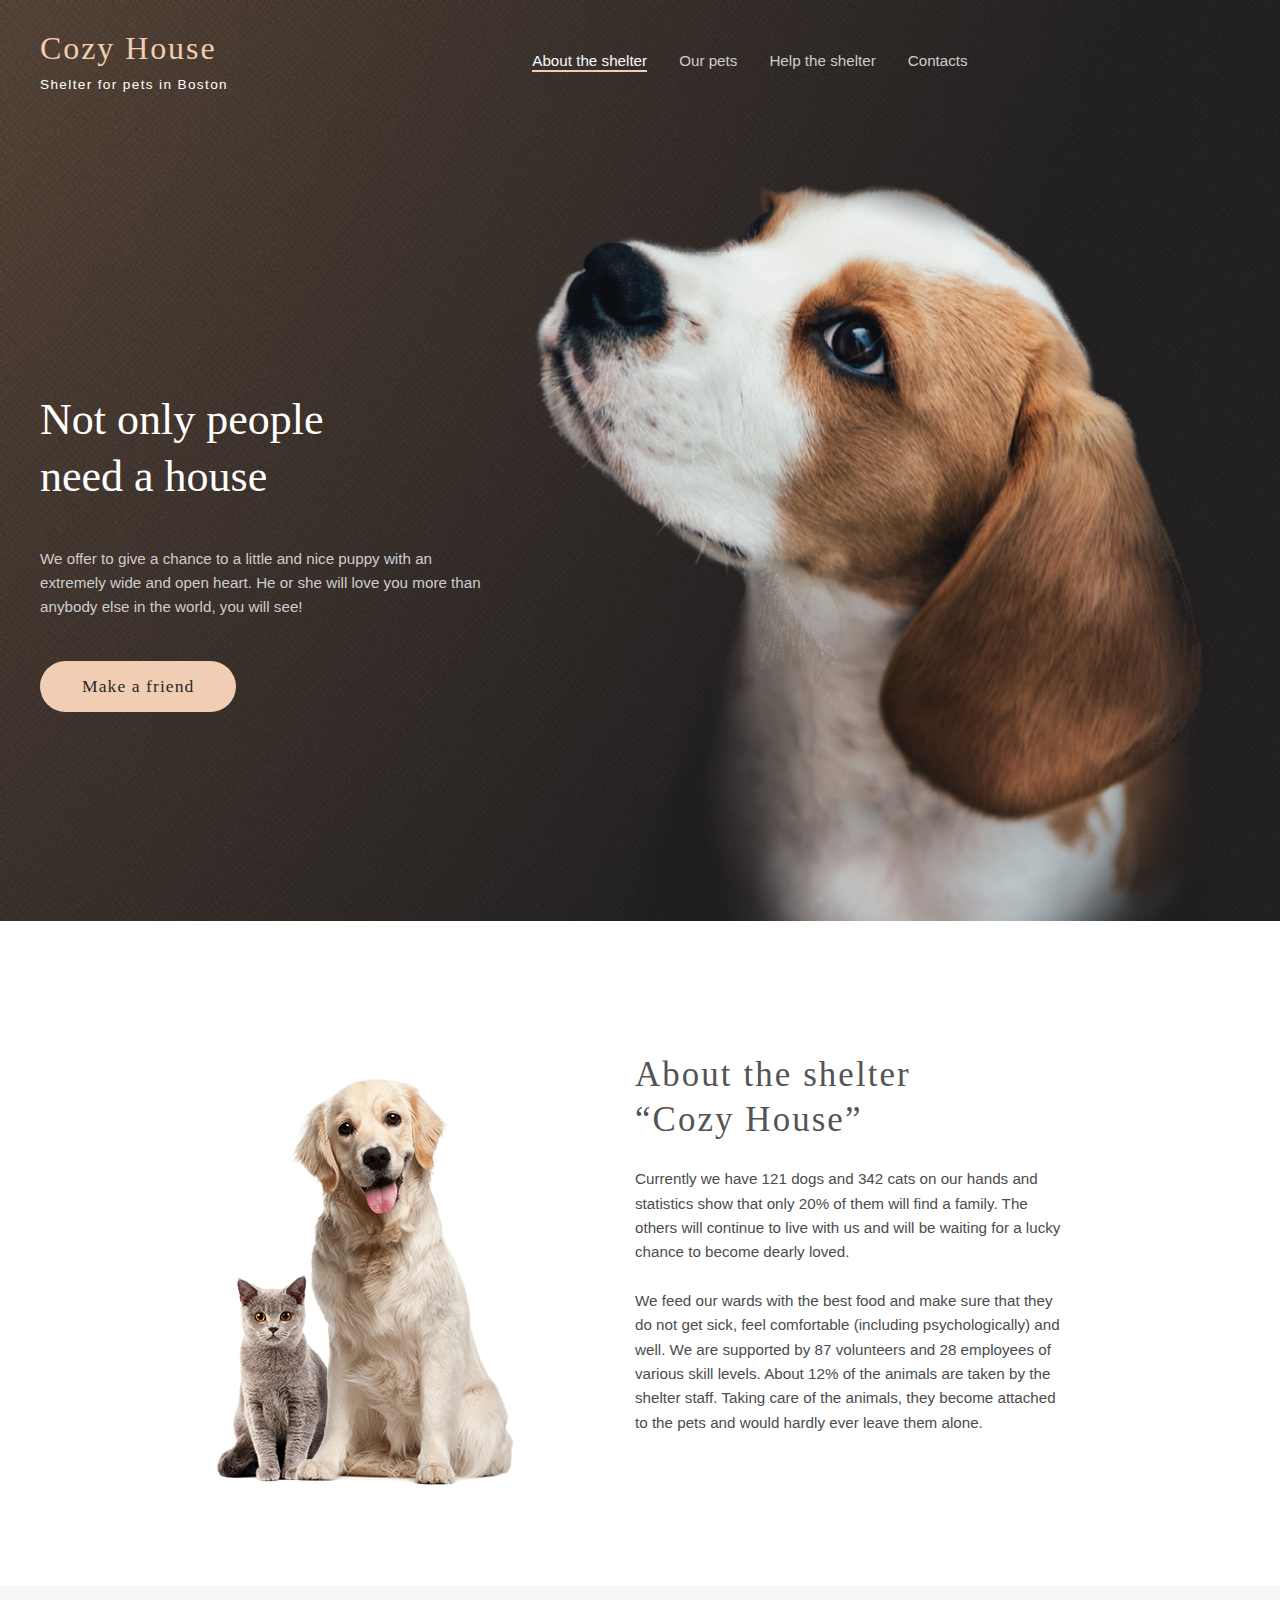
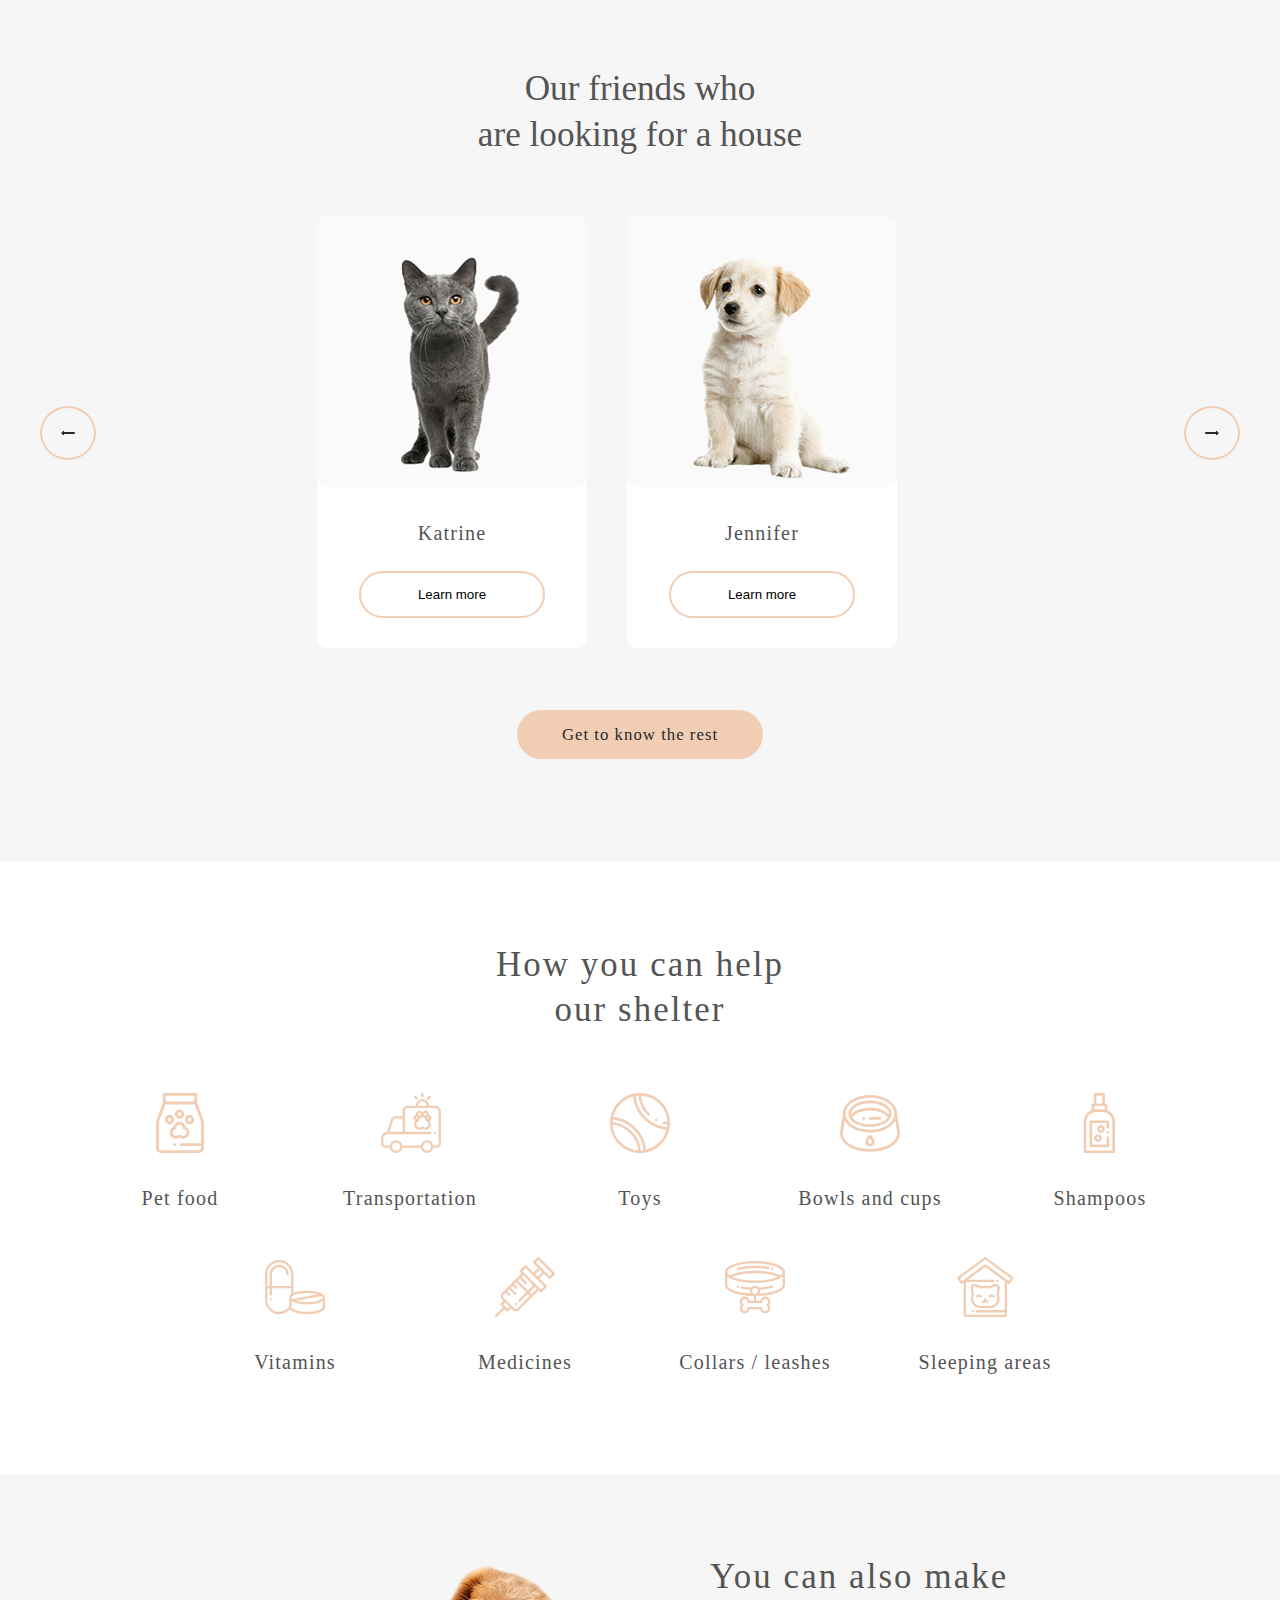
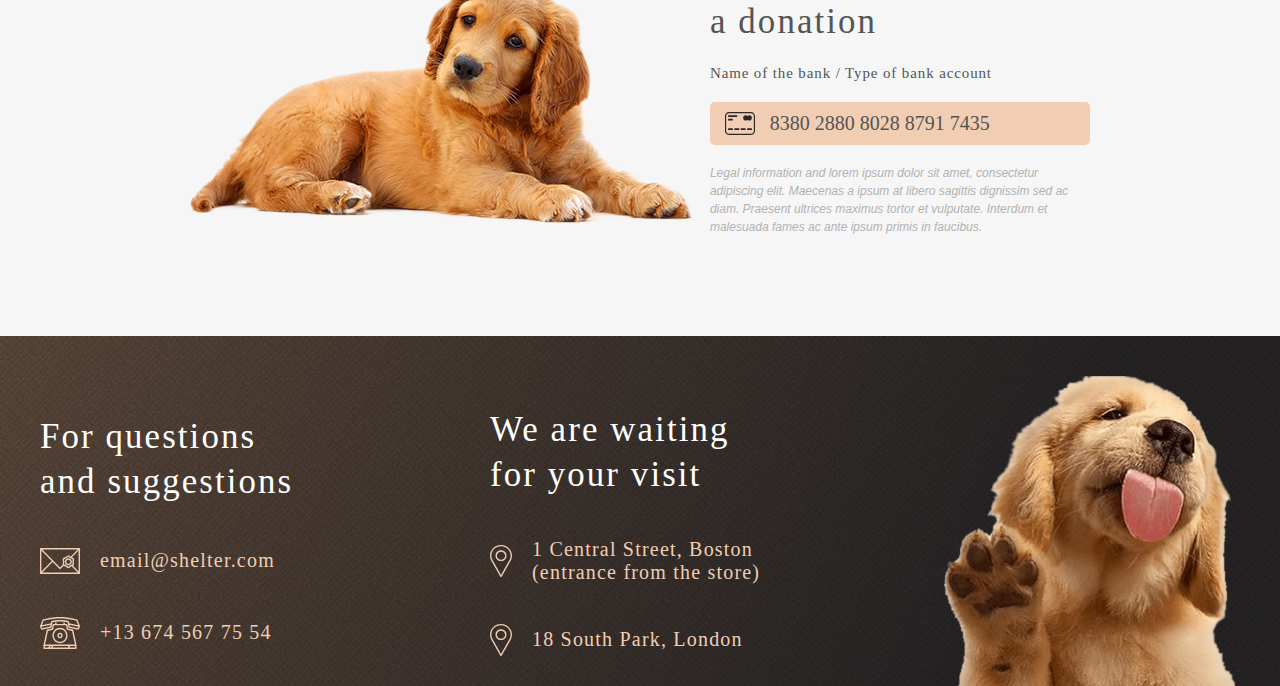
==== commit 6de78c11: "feat: js file" ====
--- a/shelter/index.html
+++ b/shelter/index.html
@@ -19,14 +19,24 @@
                         <div class="header_logo_title"><a href="#">Cozy House</a></div>
                         <div class="header_logo_subtitle">Shelter for pets in Boston</div>
                     </div>
-                    <nav class="nav">
-                        <ul>
-                            <li><a href="#" class="active">About the shelter</a></li>
-                            <li><a href="pets.html">Our pets</a></li>
-                            <li><a href="#help">Help the shelter</a></li>
-                            <li><a href="#contacts">Contacts</a></li>
+                    <nav class="nav no_active_burger" data-content="close">
+                        <ul data-content="close">
+                            <li data-content="close"><a href="#" class="active">About the shelter</a></li>
+                            <li data-content="close"><a href="pets.html">Our pets</a></li>
+                            <li data-content="close"><a href="#help">Help the shelter</a></li>
+                            <li data-content="close"><a href="#contacts">Contacts</a></li>
                         </ul>
                     </nav>
+                    <div class="burger_window"></div>
+                    <div class="burger" data-content="close" >
+                        <svg width="30" height="22" viewBox="0 0 30 22" fill="none" xmlns="http://www.w3.org/2000/svg">
+                            <line y1="21" x2="30" y2="21" stroke="#F1CDB3" stroke-width="2" />
+                            <line y1="11" x2="30" y2="11" stroke="#F1CDB3" stroke-width="2" />
+                            <line y1="1" x2="30" y2="1" stroke="#F1CDB3" stroke-width="2" />
+                        </svg>-
+                    </div>
+
+
                 </div>
             </div>
         </header>
@@ -206,6 +216,7 @@
         </div>
     </footer>
     <script src="js.js"></script>
+    <script src="js/burger.js"></script>
 </body>
 
 </html>--- a/shelter/main/style/style.css
+++ b/shelter/main/style/style.css
@@ -4,7 +4,7 @@
     height: 100%;
     scroll-behavior: smooth;
 
-    
+
 }
 
 
@@ -27,9 +27,10 @@
     margin: 0 auto;
     padding-left: 40px;
     padding-right: 40px;
-    
-}
-@media (max-width:769px){
+
+}
+
+@media (max-width:769px) {
     .container {
         padding: 0px 30px;
     }
@@ -68,6 +69,79 @@
     line-height: .95rem;
     color: #FFFFFF;
     letter-spacing: .1em
+}
+
+.burger {
+    display: none;
+}
+
+@media (max-width:768px) {
+    .no_scroll{
+        overflow: hidden;
+    }
+    .nav {
+        position: absolute;
+        right: 0;
+        top: 0;
+        height: 100vh;
+        margin: 0;
+        background: #292929;
+        transition: all .3s;
+    }
+    .nav {
+        position: absolute;
+        right: 0;
+        top: 0;
+        height: 100vh;
+        margin: 0;
+        background: #292929;
+    }
+    .body {
+        position: relative;
+    }
+
+    .burger_window {
+        position: absolute;
+        top: 0;
+        left: 0;
+        right: 0;
+        bottom: 0;
+        opacity: 0;
+        background: rgba(0, 0, 0, 0.3);
+        transition: all .3s;
+    }
+
+    .burger {
+        position: relative;
+        z-index: 10;
+        display: block;
+        transform:rotate(0deg);
+        transition: transform .3s;
+        z-index: 11;
+    }
+
+    .burger svg{
+        position: relative;
+        z-index:-1;
+    }
+
+    .header_inner .nav ul {
+        position:relative;
+        top: 50%;
+        transform: translateY(-50%);
+        flex-direction: column;
+        align-items: center;
+    }
+    .active_burger {
+        width: 320px;
+        opacity: 1;
+        z-index: 9;
+    }
+    .no_active_burger {
+        width: 0;
+        opacity: 0;
+        z-index: -1
+    }
 }
 
 .header_inner .nav ul {
@@ -89,12 +163,12 @@
     margin-left: 2rem;
 }
 
-@media (max-width:769px){
+@media (max-width:769px) {
     .header_inner .nav ul li a {
         margin-left: 35px;
     }
 }
-    
+
 .header_inner .nav ul li a:hover {
     color: #FAFAFA
 }
@@ -121,8 +195,24 @@
     margin-top: 5.62rem;
 }
 
+@media (max-width: 768px) {
+    .not_only {
+        flex-wrap: wrap;
+        margin-top: 59px;
+        margin-left: 124px;
+    }
+}
+
 .not_only .not_only_content {
-    width: 42%
+    width: 460px;
+}
+
+@media (max-width: 768px) {
+    .not_only .not_only_content {
+        width: 470px;
+        margin-bottom: 100px;
+
+    }
 }
 
 .not_only .not_only_content .not_only_title {
@@ -143,24 +233,40 @@
 }
 
 .not_only .not_only_content .not_only_btn {
+    display: inline-block;
     text-decoration: none;
     color: #292929;
     font-family: 'Georgia';
     font-size: 1.1rem;
     letter-spacing: .06em;
-    padding: 15px 45px;
+    padding: 15px 42px;
     border: none;
     border-radius: 2.2rem;
     background-color: #F1CDB3
 }
 
+@media (max-width: 768px) {
+    .not_only .not_only_content .not_only_btn {
+        margin-left: 127px;
+
+    }
+}
+
 .not_only .not_only_content .not_only_btn:hover {
     background: #FDDCC4
 }
 
 .not_only .not_only_image {
     height: auto;
-    width: 59%
+    width: 59%;
+}
+
+@media (max-width: 768px) {
+    .not_only .not_only_image {
+        width: 569px;
+        position: relative;
+        left: 20px;
+    }
 }
 
 @media (hover:hover) {
@@ -180,6 +286,17 @@
     flex-wrap: wrap-reverse;
     column-gap: 120px;
 }
+
+.about_pets .about_pets_image {
+    margin-top: 77px;
+}
+
+@media (max-width: 768px) {
+    .about_pets .about_pets_image {
+        margin-top: 77px;
+    }
+}
+
 
 .about_pets .about_pets_content {
     width: 430px;
@@ -211,14 +328,21 @@
 }
 
 .pets_container .pets_title {
-    width: 26rem;
+    width: 30rem;
     display: inline-block;
     font-family: 'Georgia';
     font-size: 2.2rem;
     line-height: 130%;
     text-align: center;
     color: #545454;
-    margin-bottom: 3.75rem
+    margin-bottom: 3.75rem;
+
+}
+
+@media (max-width: 768px) {
+    .pets_container .pets_title {
+        letter-spacing: 2px;
+    }
 }
 
 .pets_container .pets_slider {
@@ -244,7 +368,7 @@
 }
 
 .pets_container .pets_slider .slider_arrow_left {
-    margin-right: 3.12rem
+    margin-right: 0.25rem
 }
 
 .pets_container .pets_slider .slider_arrow_right {
@@ -255,7 +379,9 @@
 .pets_container .pets_slider .pets_inner {
     display: flex;
     justify-content: space-between;
-    width: 100%
+    width: 600px;
+    overflow: hidden;
+    column-gap: 40px;
 }
 
 .pets_container .pets_slider .pets_inner .pets_item {
@@ -276,16 +402,22 @@
     text-align: center;
     letter-spacing: .06em;
     color: #545454;
-    margin-bottom: 1.87rem
+    margin-bottom: 26px;
 }
 
 .pets_container .pets_slider .pets_inner .pets_item .pets_slider_btn {
-    padding: 15px 45px;
+    padding: 14px 57px;
     border: 2px #F1CDB3 solid;
     border-radius: 2.2rem;
     background: #fff;
     transition: .2s;
     cursor: pointer
+}
+
+@media (max-width: 768px) {
+    .pets_container .pets_slider .pets_inner .pets_item .pets_slider_btn {
+        padding: 14px 57px;
+    }
 }
 
 .pets_container .pets_slider .pets_inner .pets_item:hover {
@@ -315,6 +447,7 @@
 .pets_container .pets_btn:hover {
     background: #FDDCC4
 }
+
 .help {
     padding: 5rem 0 6.25rem;
 }
@@ -325,7 +458,7 @@
 
 .help_container .help_title {
     display: inline-block;
-    width: 26%;
+    width: 310px;
     font-family: 'Georgia';
     font-weight: 400;
     font-size: 2.18rem;
@@ -335,17 +468,34 @@
     margin-bottom: 3.75rem
 }
 
+@media (max-width: 768px) {
+    .help_container .help_title {
+        width: 3 10px;
+        display: inline-block;
+    }
+}
+
 .help_container .help_inner {
     display: flex;
     justify-content: center;
     align-items: center;
     flex-wrap: wrap;
-    row-gap: 55px;
+    row-gap: 47px;
+    column-gap: 22px;
+}
+
+@media (max-width: 768px) {
+    .help_container .help_inner {
+        row-gap: 47px;
+        column-gap: 22px;
+    }
 }
 
 .help_container .help_inner .help_item {
+    display: inline;
     text-align: center;
-    width: 13rem
+    width: 13rem;
+
 }
 
 .help_container .help_inner .help_item .help_item_img {
@@ -358,7 +508,7 @@
     font-size: 1.25rem;
     line-height: 115%;
     letter-spacing: .06em;
-    color: #545454
+    color: #545454;
 }
 
 .addition {
@@ -373,8 +523,25 @@
     align-items: center;
 }
 
+@media (max-width: 768px) {
+    .addition {
+        padding-bottom: 6.35rem;
+    }
+
+    .addition .addition_inner {
+        flex-wrap: wrap-reverse;
+    }
+}
+
 .addition .addition_inner .addition_inner_img {
     margin-right: .93rem
+}
+
+@media (max-width: 768px) {
+    .addition .addition_inner .addition_inner_img {
+        margin-top: 59px;
+        margin-right: 1px;
+    }
 }
 
 .addition .addition_inner .addition_info {
@@ -389,6 +556,10 @@
     color: #545454;
     margin-bottom: 1.21rem;
     width: 300px;
+}
+
+@media (max-width: 768px) {
+    .addition .addition_inner .addition_info .addition_info_title {}
 }
 
 .addition .addition_inner .addition_info .addition_info_subtitle {
@@ -408,6 +579,13 @@
     padding: .625rem .935rem;
     margin-bottom: 1.21rem
 }
+
+@media (max-width: 768px) {
+    .addition .addition_inner .addition_info .addition_info_card {
+        margin-bottom: 1.35rem;
+    }
+}
+
 
 .addition .addition_inner .addition_info .addition_info_card .card_img {
     margin-right: .935rem
@@ -432,20 +610,48 @@
     background-image: url('../images/start-screen-gradient-background.jpg');
     background-size: cover;
     padding-top: 2.5rem
-
-}
+}
+
+
 
 
 footer .footer_inner {
     display: flex;
     justify-content: space-between;
     align-items: center;
+}
+
+@media (max-width:768px) {
+    footer {
+        padding-top: 32px;
+    }
+
+    footer .footer_inner {
+        justify-content: center;
+        flex-wrap: wrap;
+        margin-bottom: 50px;
+        column-gap: 40px;
+    }
+
+    footer .footer_inner .footer_contacts:nth-child(2) .contacts_info {
+        margin-top: 31px;
+    }
+
 }
 
 footer .footer_inner .footer_contacts {
     width: 302px;
 }
 
+/* @media (max-width: 768px){
+    footer .footer_inner .footer_contacts {
+    margin-left: 33px;
+    margin-bottom: 50px;
+
+    }
+} */
+
+
 footer .footer_inner .footer_contacts .contacts_title {
     font-family: 'Georgia';
     font-size: 2.18rem;
@@ -455,6 +661,13 @@
     width: 280px;
 }
 
+/* 
+@media (max-width: 768px){
+    footer .footer_inner .footer_contacts .contacts_title  {
+        margin-bottom: 30px;
+    }
+} */
+
 footer .footer_inner .footer_contacts .contacts_info {
     display: flex;
     align-items: center;
@@ -465,11 +678,24 @@
     margin-right: 1.25rem
 }
 
+@media (max-width: 768px) {
+    footer .footer_inner .footer_contacts .contacts_info img {
+        /* margin-top: 10px; */
+    }
+}
+
+
+@media (max-width: 768px) {
+    .footer_img {
+        margin-top: 60px;
+    }
+}
+
 footer .footer_inner .footer_contacts .contacts_info a {
     font-family: 'Georgia';
     font-size: 1.25rem;
     line-height: 115%;
     letter-spacing: .06em;
     text-decoration: none;
-    color: #F1CDB3
-}
+    color: #F1CDB3;
+}